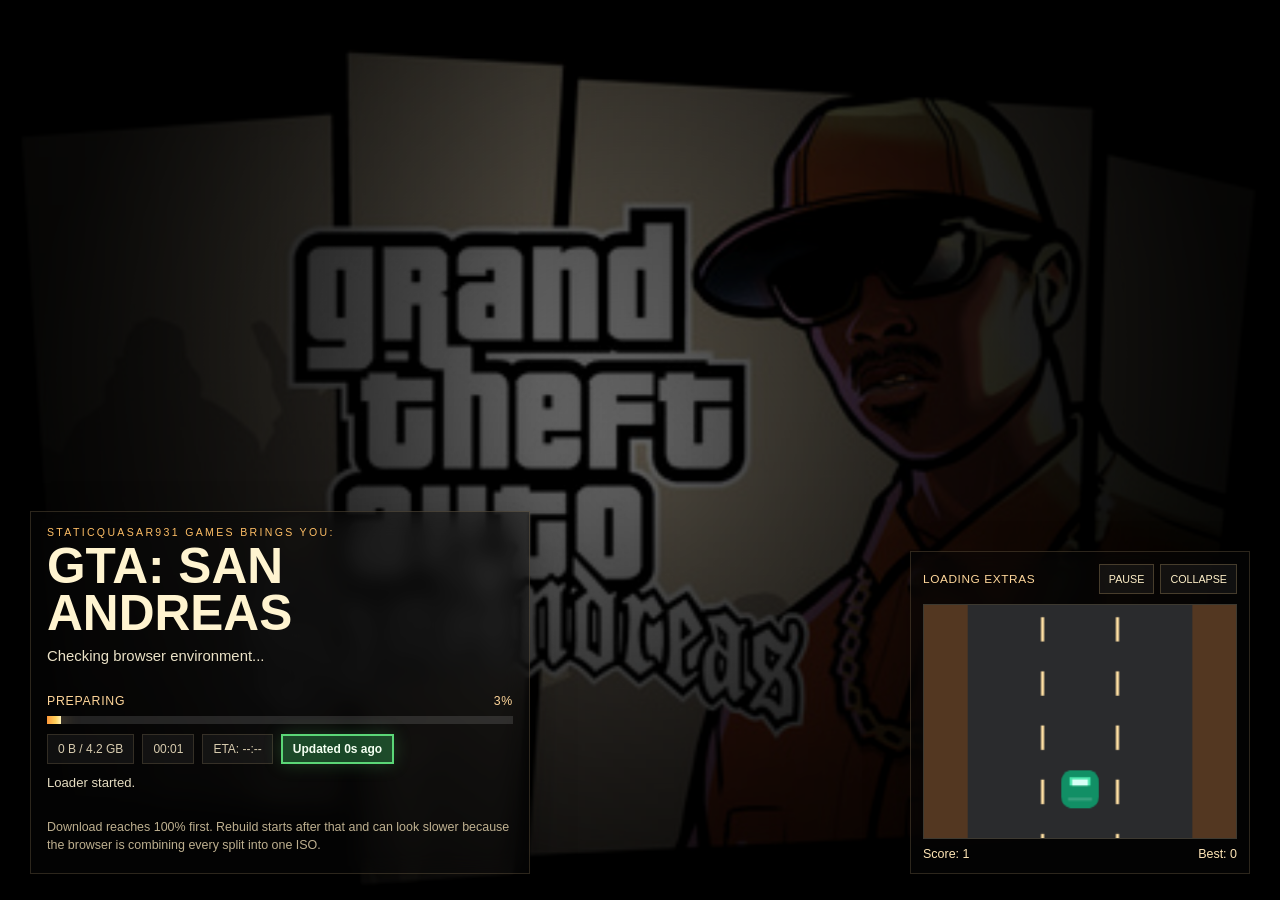
==== index.html @ 85246088 "11" ====
<!doctype html>
<html lang="en">
<head>
  <meta charset="utf-8">
  <meta name="viewport" content="width=device-width,initial-scale=1">
  <title>GTA San Andreas Browser Build</title>
  <meta name="description" content="Play GTA San Andreas in your browser through a Play!.js web build with split ISO loading, caching, and a custom loading screen.">
  <meta name="keywords" content="GTA San Andreas browser, GTA San Andreas web build, Play.js, Play!.js, PS2 emulator browser, StaticQuasar931 Games">
  <meta name="theme-color" content="#0b0b0b">
  <meta property="og:title" content="GTA San Andreas Browser Build">
  <meta property="og:description" content="A browser-based GTA San Andreas Play!.js build with split-file loading, caching, and a custom loader.">
  <meta property="og:type" content="website">
  <meta property="og:url" content="https://staticquasar931.github.io/GTA-San-Andreas/">
  <meta property="og:site_name" content="StaticQuasar931 Games">
  <meta name="twitter:card" content="summary_large_image">
  <meta name="twitter:title" content="GTA San Andreas Browser Build">
  <meta name="twitter:description" content="Play GTA San Andreas in your browser with split-file loading, caching, and a custom GTA-themed loader.">
  <meta name="robots" content="index,follow">
  <link rel="icon" href="data:,">
  <link rel="canonical" href="https://staticquasar931.github.io/GTA-San-Andreas/">
</head>
<body>
  <div id="loader-root"></div>
  <noscript>You need to enable JavaScript to run this app.</noscript>
  <div class="global-row"><div class="global-column"><div><canvas id="outputCanvas" width="640" height="480" tabindex="-1"></canvas></div><div id="root"><div>Loading...</div></div></div><div class="global-column"></div></div>
  <script>
    (function () {
      var BUILD_VERSION = "11";
      window.__BUILD_VERSION = BUILD_VERSION;
      ["main.5a525eca.css", "loader.css"].forEach(function (href) {
        var link = document.createElement("link");
        link.rel = "stylesheet";
        link.href = href + "?v=" + BUILD_VERSION;
        document.head.appendChild(link);
      });
      if (!('serviceWorker' in navigator)) return;
      navigator.serviceWorker.register('./coi-serviceworker.js?v=' + BUILD_VERSION).then(function () {
        if (!navigator.serviceWorker.controller) return;
        if (!window.crossOriginIsolated && !sessionStorage.getItem('coi-reloaded')) {
          sessionStorage.setItem('coi-reloaded', '1');
          location.reload();
        }
      }).catch(function () {});
    })();
  </script>
  <script src="loader.js?v=11"></script>
</body>
</html>
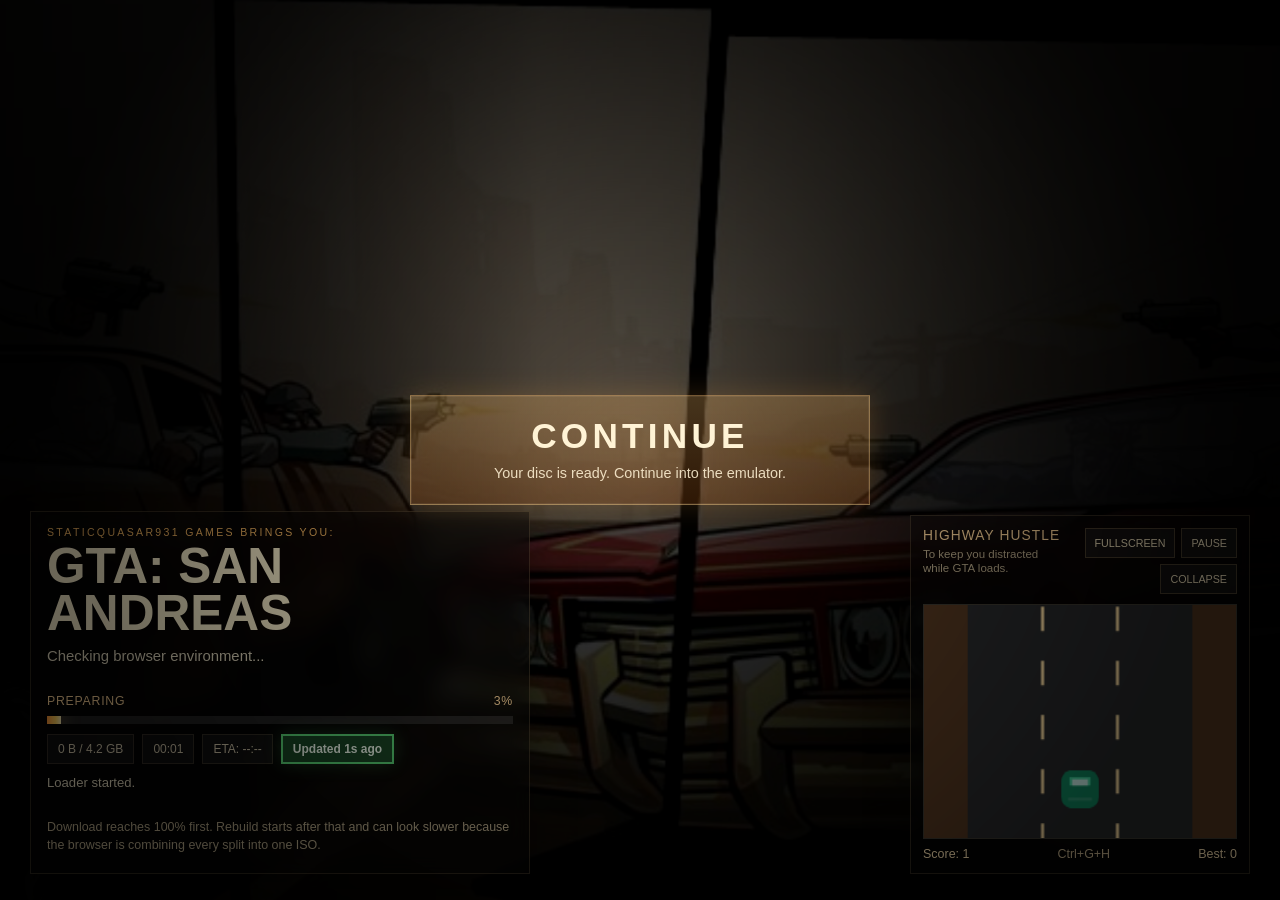
==== commit c4147458: "12" ====
--- a/index.html
+++ b/index.html
@@ -25,7 +25,7 @@
   <div class="global-row"><div class="global-column"><div><canvas id="outputCanvas" width="640" height="480" tabindex="-1"></canvas></div><div id="root"><div>Loading...</div></div></div><div class="global-column"></div></div>
   <script>
     (function () {
-      var BUILD_VERSION = "11";
+      var BUILD_VERSION = "12";
       window.__BUILD_VERSION = BUILD_VERSION;
       ["main.5a525eca.css", "loader.css"].forEach(function (href) {
         var link = document.createElement("link");
@@ -43,6 +43,6 @@
       }).catch(function () {});
     })();
   </script>
-  <script src="loader.js?v=11"></script>
+  <script src="loader.js?v=12"></script>
 </body>
 </html>
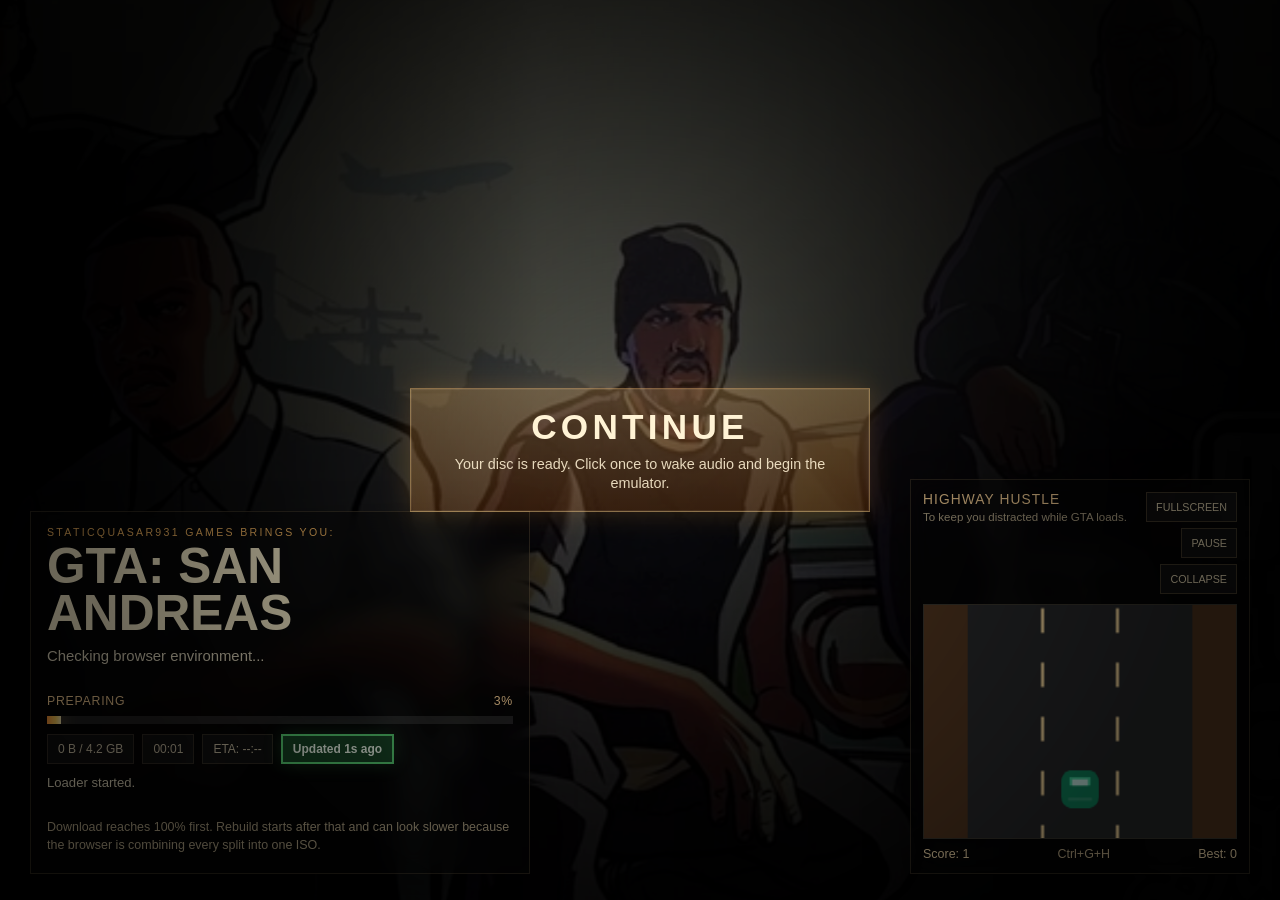
==== commit 45f251d8: "13" ====
--- a/index.html
+++ b/index.html
@@ -25,7 +25,7 @@
   <div class="global-row"><div class="global-column"><div><canvas id="outputCanvas" width="640" height="480" tabindex="-1"></canvas></div><div id="root"><div>Loading...</div></div></div><div class="global-column"></div></div>
   <script>
     (function () {
-      var BUILD_VERSION = "12";
+      var BUILD_VERSION = "13";
       window.__BUILD_VERSION = BUILD_VERSION;
       ["main.5a525eca.css", "loader.css"].forEach(function (href) {
         var link = document.createElement("link");
@@ -43,6 +43,6 @@
       }).catch(function () {});
     })();
   </script>
-  <script src="loader.js?v=12"></script>
+  <script src="loader.js?v=13"></script>
 </body>
 </html>
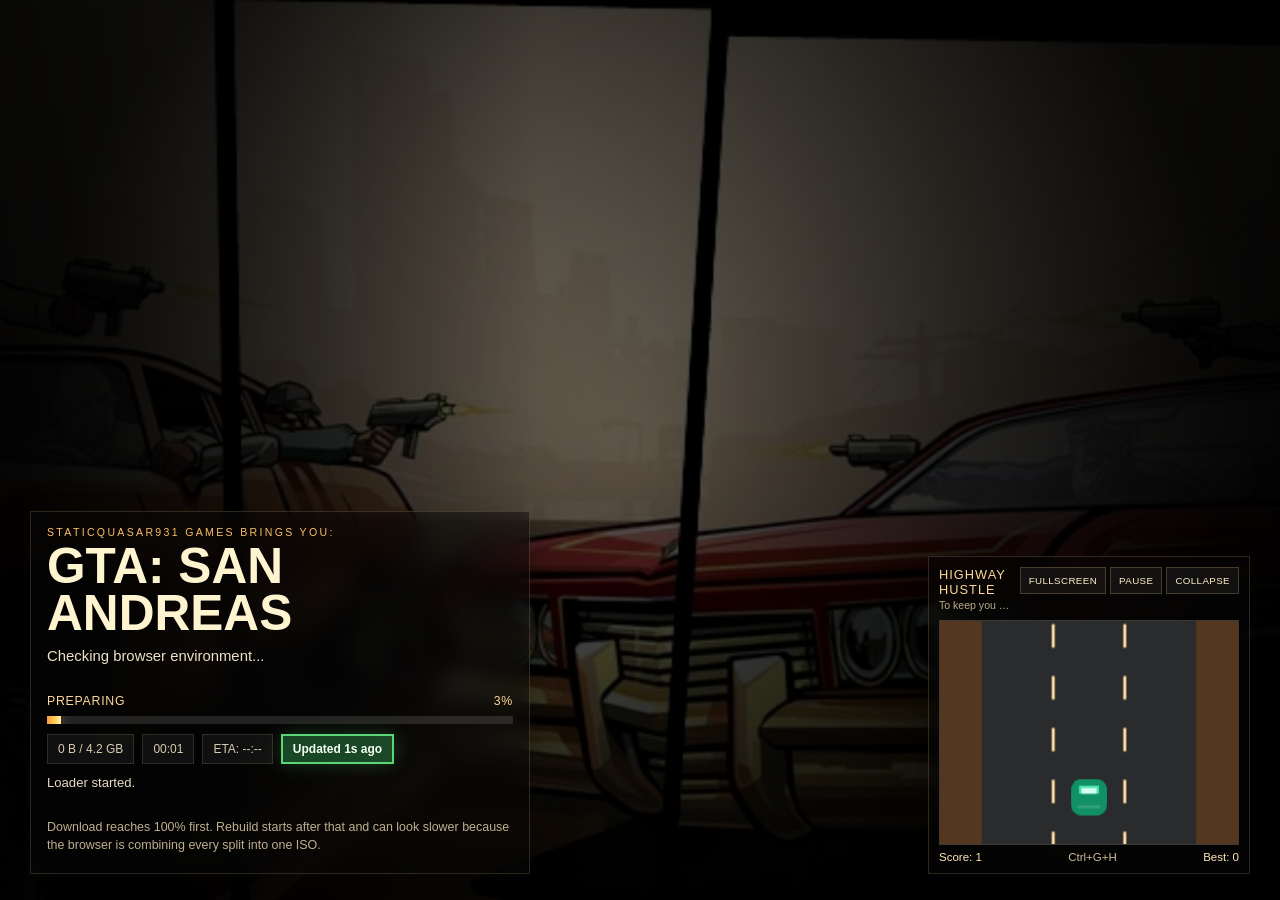
==== commit c9fb8a9f: "14" ====
--- a/index.html
+++ b/index.html
@@ -25,7 +25,7 @@
   <div class="global-row"><div class="global-column"><div><canvas id="outputCanvas" width="640" height="480" tabindex="-1"></canvas></div><div id="root"><div>Loading...</div></div></div><div class="global-column"></div></div>
   <script>
     (function () {
-      var BUILD_VERSION = "13";
+      var BUILD_VERSION = "14";
       window.__BUILD_VERSION = BUILD_VERSION;
       ["main.5a525eca.css", "loader.css"].forEach(function (href) {
         var link = document.createElement("link");
@@ -43,6 +43,6 @@
       }).catch(function () {});
     })();
   </script>
-  <script src="loader.js?v=13"></script>
+  <script src="loader.js?v=14"></script>
 </body>
 </html>
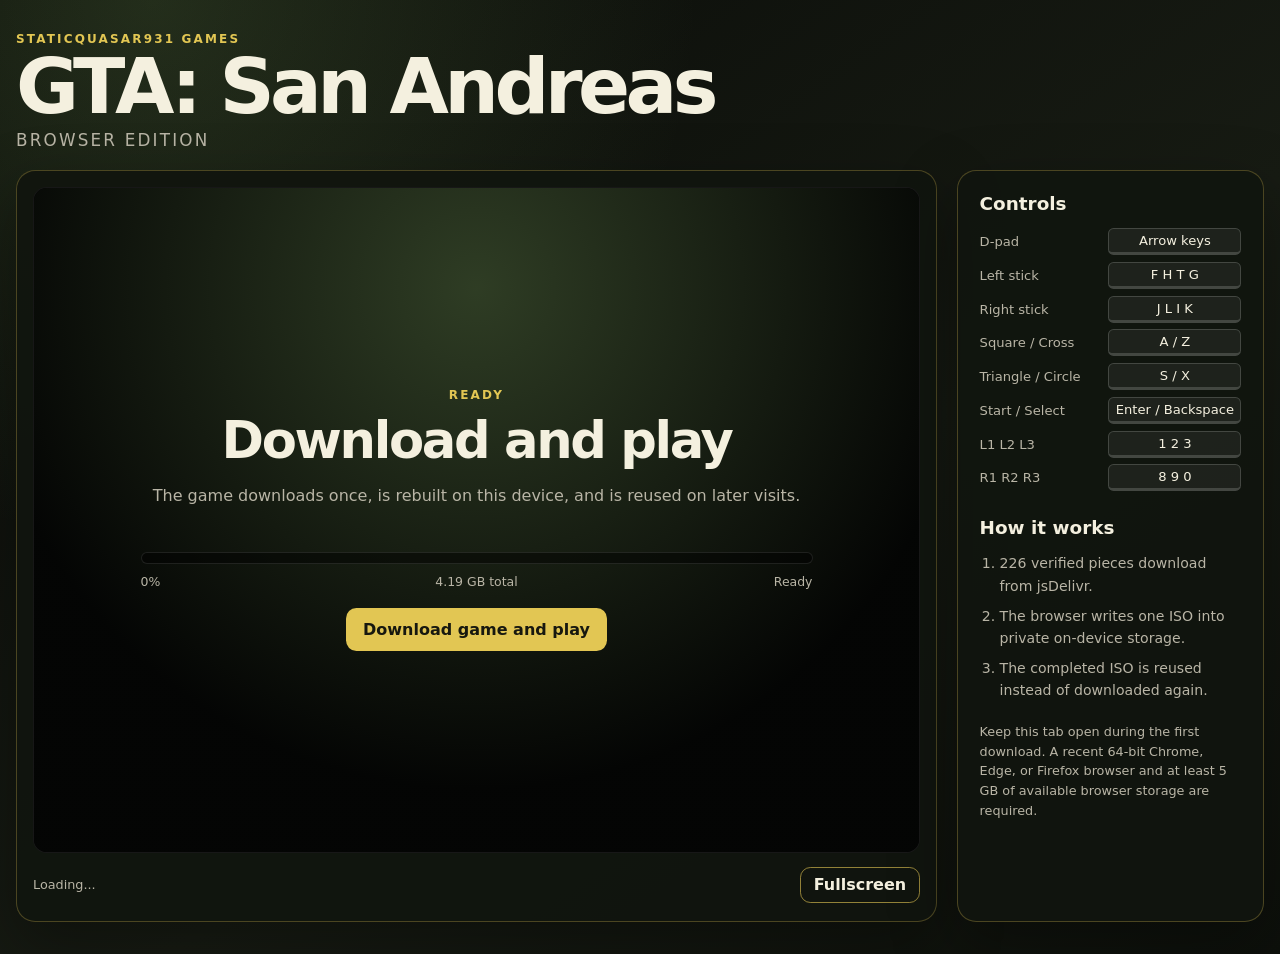
==== commit b9296919: "5.6" ====
--- a/index.html
+++ b/index.html
@@ -2,47 +2,92 @@
 <html lang="en">
 <head>
   <meta charset="utf-8">
-  <meta name="viewport" content="width=device-width,initial-scale=1">
-  <title>GTA San Andreas Browser Build</title>
-  <meta name="description" content="Play GTA San Andreas in your browser through a Play!.js web build with split ISO loading, caching, and a custom loading screen.">
-  <meta name="keywords" content="GTA San Andreas browser, GTA San Andreas web build, Play.js, Play!.js, PS2 emulator browser, StaticQuasar931 Games">
-  <meta name="theme-color" content="#0b0b0b">
-  <meta property="og:title" content="GTA San Andreas Browser Build">
-  <meta property="og:description" content="A browser-based GTA San Andreas Play!.js build with split-file loading, caching, and a custom loader.">
-  <meta property="og:type" content="website">
-  <meta property="og:url" content="https://staticquasar931.github.io/GTA-San-Andreas/">
-  <meta property="og:site_name" content="StaticQuasar931 Games">
-  <meta name="twitter:card" content="summary_large_image">
-  <meta name="twitter:title" content="GTA San Andreas Browser Build">
-  <meta name="twitter:description" content="Play GTA San Andreas in your browser with split-file loading, caching, and a custom GTA-themed loader.">
-  <meta name="robots" content="index,follow">
-  <link rel="icon" href="data:,">
-  <link rel="canonical" href="https://staticquasar931.github.io/GTA-San-Andreas/">
+  <meta name="viewport" content="width=device-width, initial-scale=1">
+  <meta name="theme-color" content="#0d100b">
+  <meta name="description" content="Play GTA: San Andreas in a browser with an automatically downloaded and locally cached disc image.">
+  <title>GTA: San Andreas Browser Edition</title>
+  <link rel="stylesheet" href="main.css?v=20">
+  <link rel="stylesheet" href="app.css?v=20">
+  <script>
+    (async function () {
+      if (!("serviceWorker" in navigator)) return;
+      try {
+        await navigator.serviceWorker.register("./coi-serviceworker.js?v=20");
+        await navigator.serviceWorker.ready;
+        if (!navigator.serviceWorker.controller && !sessionStorage.getItem("coi-first-reload")) {
+          sessionStorage.setItem("coi-first-reload", "1");
+          location.reload();
+          return;
+        }
+        if (!crossOriginIsolated && navigator.serviceWorker.controller && !sessionStorage.getItem("coi-isolation-reload")) {
+          sessionStorage.setItem("coi-isolation-reload", "1");
+          location.reload();
+        }
+      } catch (error) {
+        window.__coiError = error;
+      }
+    })();
+  </script>
 </head>
 <body>
-  <div id="loader-root"></div>
-  <noscript>You need to enable JavaScript to run this app.</noscript>
-  <div class="global-row"><div class="global-column"><div><canvas id="outputCanvas" width="640" height="480" tabindex="-1"></canvas></div><div id="root"><div>Loading...</div></div></div><div class="global-column"></div></div>
-  <script>
-    (function () {
-      var BUILD_VERSION = "14";
-      window.__BUILD_VERSION = BUILD_VERSION;
-      ["main.5a525eca.css", "loader.css"].forEach(function (href) {
-        var link = document.createElement("link");
-        link.rel = "stylesheet";
-        link.href = href + "?v=" + BUILD_VERSION;
-        document.head.appendChild(link);
-      });
-      if (!('serviceWorker' in navigator)) return;
-      navigator.serviceWorker.register('./coi-serviceworker.js?v=' + BUILD_VERSION).then(function () {
-        if (!navigator.serviceWorker.controller) return;
-        if (!window.crossOriginIsolated && !sessionStorage.getItem('coi-reloaded')) {
-          sessionStorage.setItem('coi-reloaded', '1');
-          location.reload();
-        }
-      }).catch(function () {});
-    })();
-  </script>
-  <script src="loader.js?v=14"></script>
+  <header class="site-header">
+    <p class="eyebrow">StaticQuasar931 Games</p>
+    <h1>GTA: San Andreas</h1>
+    <p class="subtitle">Browser edition</p>
+  </header>
+
+  <main class="layout">
+    <section class="player-card" aria-label="GTA San Andreas player">
+      <div class="screen-frame">
+        <canvas id="outputCanvas" width="640" height="480" tabindex="0" aria-label="Game display"></canvas>
+        <div id="loading-overlay" class="loading-overlay">
+          <div class="loading-panel">
+            <p id="stage-label" class="stage-label">Ready</p>
+            <h2 id="status-heading">Download and play</h2>
+            <p id="status-detail">The game downloads once, is rebuilt on this device, and is reused on later visits.</p>
+            <div class="progress-track" aria-hidden="true"><div id="progress-bar" class="progress-bar"></div></div>
+            <div class="progress-meta">
+              <span id="progress-text">0%</span>
+              <span id="size-text">4.19 GB total</span>
+              <span id="eta-text">Ready</span>
+            </div>
+            <button id="primary-button" type="button">Download game and play</button>
+            <button id="retry-button" class="secondary" type="button" hidden>Try again</button>
+          </div>
+        </div>
+      </div>
+
+      <div class="runtime-row">
+        <div id="root"><span>Starting emulator...</span></div>
+        <button id="fullscreen-button" class="secondary small" type="button">Fullscreen</button>
+      </div>
+    </section>
+
+    <aside class="info-card">
+      <h2>Controls</h2>
+      <div class="controls-grid">
+        <span>D-pad</span><kbd>Arrow keys</kbd>
+        <span>Left stick</span><kbd>F H T G</kbd>
+        <span>Right stick</span><kbd>J L I K</kbd>
+        <span>Square / Cross</span><kbd>A / Z</kbd>
+        <span>Triangle / Circle</span><kbd>S / X</kbd>
+        <span>Start / Select</span><kbd>Enter / Backspace</kbd>
+        <span>L1 L2 L3</span><kbd>1 2 3</kbd>
+        <span>R1 R2 R3</span><kbd>8 9 0</kbd>
+      </div>
+
+      <h2>How it works</h2>
+      <ol>
+        <li>226 verified pieces download from jsDelivr.</li>
+        <li>The browser writes one ISO into private on-device storage.</li>
+        <li>The completed ISO is reused instead of downloaded again.</li>
+      </ol>
+      <p class="fine-print">Keep this tab open during the first download. A recent 64-bit Chrome, Edge, or Firefox browser and at least 5 GB of available browser storage are required.</p>
+    </aside>
+  </main>
+
+  <noscript>This player requires JavaScript.</noscript>
+  <script src="main.js?v=21"></script>
+  <script src="app.js?v=21"></script>
 </body>
 </html>
--- a/main.css
+++ b/main.css
@@ -0,0 +1,2 @@
+body{-webkit-font-smoothing:antialiased;-moz-osx-font-smoothing:grayscale;font-family:-apple-system,BlinkMacSystemFont,Segoe UI,Roboto,Oxygen,Ubuntu,Cantarell,Fira Sans,Droid Sans,Helvetica Neue,sans-serif;margin:0}code{font-family:source-code-pro,Menlo,Monaco,Consolas,Courier New,monospace}.App{text-align:center}.App-logo{height:40vmin;pointer-events:none}@media (prefers-reduced-motion:no-preference){.App-logo{animation:App-logo-spin 20s linear infinite}}.App-header{align-items:center;background-color:#282c34;color:#fff;display:flex;flex-direction:column;font-size:calc(10px + 2vmin);justify-content:center;min-height:100vh}.App-link{color:#61dafb}@keyframes App-logo-spin{0%{transform:rotate(0deg)}to{transform:rotate(1turn)}}span.version{bottom:0;color:#a9a9a9;font-size:smaller;left:0;position:absolute}span.stats{float:right}canvas{aspect-ratio:4/3;width:100%}.global-row{display:flex}.global-column{flex:50% 1;margin:20px}.controls-row{display:flex}.controls-column{flex:50% 1}table,td,th{border:1px solid #000;border-collapse:collapse}
+/*# sourceMappingURL=main.5a525eca.css.map*/
--- a/app.css
+++ b/app.css
@@ -0,0 +1,82 @@
+:root {
+  color-scheme: dark;
+  --ink: #f4f0df;
+  --muted: #b9b5a6;
+  --gold: #e2c653;
+  --green: #7ca35b;
+  --panel: rgba(17, 21, 15, 0.96);
+  --line: rgba(226, 198, 83, 0.28);
+  --error: #ff9b8e;
+}
+
+* { box-sizing: border-box; }
+
+body {
+  min-height: 100vh;
+  margin: 0;
+  color: var(--ink);
+  background:
+    radial-gradient(circle at 12% 0%, rgba(124, 163, 91, 0.22), transparent 34rem),
+    linear-gradient(145deg, #090b08, #171b13 58%, #0d100b);
+  font-family: Inter, ui-sans-serif, system-ui, -apple-system, BlinkMacSystemFont, "Segoe UI", sans-serif;
+}
+
+.site-header, .layout { width: min(1480px, calc(100% - 2rem)); margin-inline: auto; }
+.site-header { padding: 2rem 0 1.25rem; }
+.eyebrow { margin: 0 0 0.35rem; color: var(--gold); font-size: 0.75rem; font-weight: 900; letter-spacing: 0.18em; text-transform: uppercase; }
+h1 { margin: 0; font-size: clamp(2.4rem, 6vw, 5rem); line-height: 0.9; letter-spacing: -0.06em; }
+.subtitle { margin: 0.6rem 0 0; color: var(--muted); font-size: 1.05rem; text-transform: uppercase; letter-spacing: 0.13em; }
+
+.layout { display: grid; grid-template-columns: minmax(0, 1.5fr) minmax(18rem, 0.5fr); gap: 1.25rem; padding-bottom: 2rem; }
+.player-card, .info-card { min-width: 0; padding: 1rem; border: 1px solid var(--line); border-radius: 1.2rem; background: var(--panel); box-shadow: 0 1.5rem 4rem rgba(0, 0, 0, 0.34); }
+.screen-frame { position: relative; overflow: hidden; border: 1px solid rgba(255, 255, 255, 0.09); border-radius: 0.85rem; background: #000; aspect-ratio: 4 / 3; }
+canvas { display: block; width: 100%; height: 100%; aspect-ratio: 4 / 3; outline: none; }
+
+.loading-overlay { position: absolute; inset: 0; display: grid; place-items: center; padding: clamp(1rem, 4vw, 3rem); background: radial-gradient(circle at 50% 15%, rgba(53, 69, 41, 0.88), rgba(4, 5, 4, 0.96) 70%); transition: opacity 220ms ease, visibility 220ms ease; }
+.loading-overlay.hidden { opacity: 0; visibility: hidden; pointer-events: none; }
+.loading-panel { width: min(42rem, 100%); text-align: center; }
+.stage-label { margin: 0 0 0.5rem; color: var(--gold); font-size: 0.75rem; font-weight: 900; letter-spacing: 0.18em; text-transform: uppercase; }
+.loading-panel h2 { margin: 0; font-size: clamp(1.7rem, 5vw, 3.2rem); letter-spacing: -0.045em; }
+#status-detail { min-height: 3rem; margin: 0.85rem auto 1.25rem; color: var(--muted); line-height: 1.55; }
+.progress-track { height: 0.72rem; overflow: hidden; border: 1px solid rgba(255, 255, 255, 0.1); border-radius: 999px; background: rgba(0, 0, 0, 0.48); }
+.progress-bar { width: 0%; height: 100%; border-radius: inherit; background: linear-gradient(90deg, var(--green), var(--gold)); transition: width 180ms linear; }
+.progress-meta { display: grid; grid-template-columns: 1fr 1fr 1fr; gap: 0.6rem; margin: 0.65rem 0 1.2rem; color: var(--muted); font-size: 0.78rem; }
+.progress-meta span:first-child { text-align: left; }
+.progress-meta span:last-child { text-align: right; }
+
+button, #root input[type="file"]::file-selector-button { min-height: 2.7rem; padding: 0.68rem 1rem; border: 1px solid rgba(226, 198, 83, 0.62); border-radius: 0.65rem; color: #17180f; background: var(--gold); font: inherit; font-weight: 900; cursor: pointer; }
+button:hover { filter: brightness(1.08); }
+button:disabled { opacity: 0.6; cursor: wait; }
+button.secondary { color: var(--ink); background: transparent; }
+button.small { min-height: 2.25rem; padding: 0.45rem 0.8rem; }
+#retry-button { margin-left: 0.45rem; }
+.loading-panel.error .stage-label, .loading-panel.error #status-detail { color: var(--error); }
+
+.runtime-row { display: flex; align-items: center; justify-content: space-between; gap: 0.8rem; min-height: 3.25rem; padding-top: 0.8rem; }
+#root { min-width: 0; color: var(--muted); font-size: 0.8rem; }
+#root input[type="file"] { display: none; }
+span.stats { float: none; color: var(--ink); }
+span.version { position: static; margin-left: 0.7rem; color: var(--muted); }
+
+.info-card { padding: 1.35rem; }
+.info-card h2 { margin: 0 0 0.9rem; font-size: 1.15rem; }
+.info-card h2:not(:first-child) { margin-top: 1.6rem; }
+.controls-grid { display: grid; grid-template-columns: minmax(7rem, 1fr) minmax(8rem, auto); gap: 0.42rem 0.75rem; align-items: center; color: var(--muted); font-size: 0.82rem; }
+kbd { padding: 0.25rem 0.4rem; border: 1px solid rgba(255, 255, 255, 0.17); border-bottom-width: 3px; border-radius: 0.35rem; color: var(--ink); background: rgba(255, 255, 255, 0.06); font-family: inherit; text-align: center; }
+.info-card ol { padding-left: 1.25rem; color: var(--muted); line-height: 1.6; font-size: 0.88rem; }
+.info-card li + li { margin-top: 0.45rem; }
+.fine-print { margin: 1.25rem 0 0; color: var(--muted); font-size: 0.8rem; line-height: 1.55; }
+
+@media (max-width: 900px) {
+  .layout { grid-template-columns: 1fr; }
+}
+
+@media (max-width: 560px) {
+  .site-header, .layout { width: min(100% - 1rem, 1480px); }
+  .site-header { padding-top: 1.25rem; }
+  .progress-meta { grid-template-columns: 1fr 1fr; }
+  .progress-meta span:nth-child(2) { text-align: right; }
+  .progress-meta span:last-child { display: none; }
+  .controls-grid { grid-template-columns: 1fr; }
+  .controls-grid kbd { margin-bottom: 0.3rem; }
+}
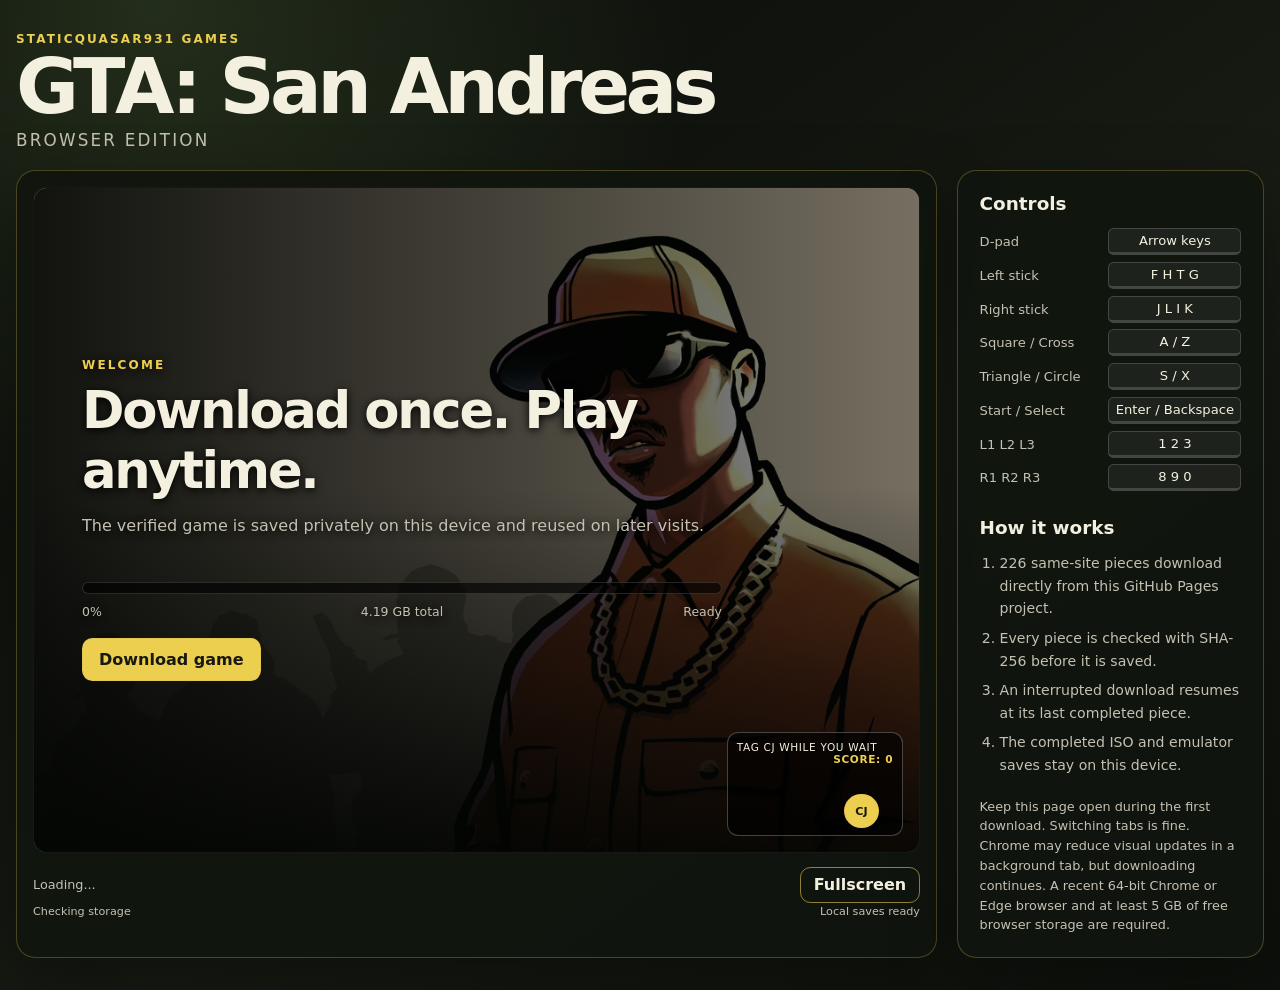
==== commit 0010de7b: "42.7" ====
--- a/index.html
+++ b/index.html
@@ -2,30 +2,34 @@
 <html lang="en">
 <head>
   <meta charset="utf-8">
-  <meta name="viewport" content="width=device-width, initial-scale=1">
+  <meta name="viewport" content="width=device-width, initial-scale=1, viewport-fit=cover">
   <meta name="theme-color" content="#0d100b">
-  <meta name="description" content="Play GTA: San Andreas in a browser with an automatically downloaded and locally cached disc image.">
+  <meta name="description" content="Play GTA: San Andreas in a browser with a verified, locally cached disc image.">
   <title>GTA: San Andreas Browser Edition</title>
-  <link rel="stylesheet" href="main.css?v=20">
-  <link rel="stylesheet" href="app.css?v=20">
+  <link rel="stylesheet" href="main.css?v=30">
+  <link rel="stylesheet" href="app.css?v=30">
   <script>
     (async function () {
       if (!("serviceWorker" in navigator)) return;
       try {
-        await navigator.serviceWorker.register("./coi-serviceworker.js?v=20");
+        const registration = await navigator.serviceWorker.register("./coi-serviceworker.js?v=30");
+        await registration.update();
         await navigator.serviceWorker.ready;
-        if (!navigator.serviceWorker.controller && !sessionStorage.getItem("coi-first-reload")) {
-          sessionStorage.setItem("coi-first-reload", "1");
+        if (sessionStorage.getItem("coi-loader-version") !== "30") {
+          sessionStorage.setItem("coi-loader-version", "30");
           location.reload();
           return;
         }
-        if (!crossOriginIsolated && navigator.serviceWorker.controller && !sessionStorage.getItem("coi-isolation-reload")) {
-          sessionStorage.setItem("coi-isolation-reload", "1");
+        if (!navigator.serviceWorker.controller && !sessionStorage.getItem("coi-v30-reload")) {
+          sessionStorage.setItem("coi-v30-reload", "1");
+          location.reload();
+          return;
+        }
+        if (!crossOriginIsolated && navigator.serviceWorker.controller && !sessionStorage.getItem("coi-v30-isolation")) {
+          sessionStorage.setItem("coi-v30-isolation", "1");
           location.reload();
         }
-      } catch (error) {
-        window.__coiError = error;
-      }
+      } catch (error) { window.__coiError = error; }
     })();
   </script>
 </head>
@@ -41,25 +45,36 @@
       <div class="screen-frame">
         <canvas id="outputCanvas" width="640" height="480" tabindex="0" aria-label="Game display"></canvas>
         <div id="loading-overlay" class="loading-overlay">
+          <img id="loading-artwork" class="loading-artwork" alt="GTA San Andreas artwork">
+          <div class="art-shade"></div>
           <div class="loading-panel">
-            <p id="stage-label" class="stage-label">Ready</p>
-            <h2 id="status-heading">Download and play</h2>
-            <p id="status-detail">The game downloads once, is rebuilt on this device, and is reused on later visits.</p>
+            <p id="stage-label" class="stage-label">Welcome</p>
+            <h2 id="status-heading">Download once. Play anytime.</h2>
+            <p id="status-detail">The verified game is saved privately on this device and reused on later visits.</p>
             <div class="progress-track" aria-hidden="true"><div id="progress-bar" class="progress-bar"></div></div>
             <div class="progress-meta">
               <span id="progress-text">0%</span>
               <span id="size-text">4.19 GB total</span>
               <span id="eta-text">Ready</span>
             </div>
-            <button id="primary-button" type="button">Download game and play</button>
+            <button id="primary-button" type="button">Download game</button>
             <button id="retry-button" class="secondary" type="button" hidden>Try again</button>
+          </div>
+          <div class="loader-game" aria-label="Loading screen mini game">
+            <span>Tag CJ while you wait</span>
+            <strong>Score: <span id="loader-score">0</span></strong>
+            <button id="loader-target" type="button" aria-label="Tag CJ">CJ</button>
           </div>
         </div>
       </div>
 
       <div class="runtime-row">
-        <div id="root"><span>Starting emulator...</span></div>
+        <div id="root"><span>Initializing emulator...</span></div>
         <button id="fullscreen-button" class="secondary small" type="button">Fullscreen</button>
+      </div>
+      <div class="status-row">
+        <span id="storage-status">Checking storage</span>
+        <span id="save-status">Local saves ready</span>
       </div>
     </section>
 
@@ -78,16 +93,17 @@
 
       <h2>How it works</h2>
       <ol>
-        <li>226 verified pieces download from jsDelivr.</li>
-        <li>The browser writes one ISO into private on-device storage.</li>
-        <li>The completed ISO is reused instead of downloaded again.</li>
+        <li>226 same-site pieces download directly from this GitHub Pages project.</li>
+        <li>Every piece is checked with SHA-256 before it is saved.</li>
+        <li>An interrupted download resumes at its last completed piece.</li>
+        <li>The completed ISO and emulator saves stay on this device.</li>
       </ol>
-      <p class="fine-print">Keep this tab open during the first download. A recent 64-bit Chrome, Edge, or Firefox browser and at least 5 GB of available browser storage are required.</p>
+      <p class="fine-print">Keep this page open during the first download. Switching tabs is fine. Chrome may reduce visual updates in a background tab, but downloading continues. A recent 64-bit Chrome or Edge browser and at least 5 GB of free browser storage are required.</p>
     </aside>
   </main>
 
   <noscript>This player requires JavaScript.</noscript>
-  <script src="main.js?v=21"></script>
-  <script src="app.js?v=21"></script>
+  <script src="main.js?v=30"></script>
+  <script src="app.js?v=30"></script>
 </body>
 </html>
--- a/app.css
+++ b/app.css
@@ -1,82 +1,53 @@
 :root {
   color-scheme: dark;
   --ink: #f4f0df;
-  --muted: #b9b5a6;
-  --gold: #e2c653;
-  --green: #7ca35b;
+  --muted: #c5c1b2;
+  --gold: #edcf4f;
+  --green: #79a954;
   --panel: rgba(17, 21, 15, 0.96);
   --line: rgba(226, 198, 83, 0.28);
   --error: #ff9b8e;
 }
-
 * { box-sizing: border-box; }
-
-body {
-  min-height: 100vh;
-  margin: 0;
-  color: var(--ink);
-  background:
-    radial-gradient(circle at 12% 0%, rgba(124, 163, 91, 0.22), transparent 34rem),
-    linear-gradient(145deg, #090b08, #171b13 58%, #0d100b);
-  font-family: Inter, ui-sans-serif, system-ui, -apple-system, BlinkMacSystemFont, "Segoe UI", sans-serif;
-}
-
-.site-header, .layout { width: min(1480px, calc(100% - 2rem)); margin-inline: auto; }
-.site-header { padding: 2rem 0 1.25rem; }
-.eyebrow { margin: 0 0 0.35rem; color: var(--gold); font-size: 0.75rem; font-weight: 900; letter-spacing: 0.18em; text-transform: uppercase; }
-h1 { margin: 0; font-size: clamp(2.4rem, 6vw, 5rem); line-height: 0.9; letter-spacing: -0.06em; }
-.subtitle { margin: 0.6rem 0 0; color: var(--muted); font-size: 1.05rem; text-transform: uppercase; letter-spacing: 0.13em; }
-
-.layout { display: grid; grid-template-columns: minmax(0, 1.5fr) minmax(18rem, 0.5fr); gap: 1.25rem; padding-bottom: 2rem; }
-.player-card, .info-card { min-width: 0; padding: 1rem; border: 1px solid var(--line); border-radius: 1.2rem; background: var(--panel); box-shadow: 0 1.5rem 4rem rgba(0, 0, 0, 0.34); }
-.screen-frame { position: relative; overflow: hidden; border: 1px solid rgba(255, 255, 255, 0.09); border-radius: 0.85rem; background: #000; aspect-ratio: 4 / 3; }
-canvas { display: block; width: 100%; height: 100%; aspect-ratio: 4 / 3; outline: none; }
-
-.loading-overlay { position: absolute; inset: 0; display: grid; place-items: center; padding: clamp(1rem, 4vw, 3rem); background: radial-gradient(circle at 50% 15%, rgba(53, 69, 41, 0.88), rgba(4, 5, 4, 0.96) 70%); transition: opacity 220ms ease, visibility 220ms ease; }
-.loading-overlay.hidden { opacity: 0; visibility: hidden; pointer-events: none; }
-.loading-panel { width: min(42rem, 100%); text-align: center; }
-.stage-label { margin: 0 0 0.5rem; color: var(--gold); font-size: 0.75rem; font-weight: 900; letter-spacing: 0.18em; text-transform: uppercase; }
-.loading-panel h2 { margin: 0; font-size: clamp(1.7rem, 5vw, 3.2rem); letter-spacing: -0.045em; }
-#status-detail { min-height: 3rem; margin: 0.85rem auto 1.25rem; color: var(--muted); line-height: 1.55; }
-.progress-track { height: 0.72rem; overflow: hidden; border: 1px solid rgba(255, 255, 255, 0.1); border-radius: 999px; background: rgba(0, 0, 0, 0.48); }
-.progress-bar { width: 0%; height: 100%; border-radius: inherit; background: linear-gradient(90deg, var(--green), var(--gold)); transition: width 180ms linear; }
-.progress-meta { display: grid; grid-template-columns: 1fr 1fr 1fr; gap: 0.6rem; margin: 0.65rem 0 1.2rem; color: var(--muted); font-size: 0.78rem; }
-.progress-meta span:first-child { text-align: left; }
-.progress-meta span:last-child { text-align: right; }
-
-button, #root input[type="file"]::file-selector-button { min-height: 2.7rem; padding: 0.68rem 1rem; border: 1px solid rgba(226, 198, 83, 0.62); border-radius: 0.65rem; color: #17180f; background: var(--gold); font: inherit; font-weight: 900; cursor: pointer; }
-button:hover { filter: brightness(1.08); }
-button:disabled { opacity: 0.6; cursor: wait; }
-button.secondary { color: var(--ink); background: transparent; }
-button.small { min-height: 2.25rem; padding: 0.45rem 0.8rem; }
-#retry-button { margin-left: 0.45rem; }
-.loading-panel.error .stage-label, .loading-panel.error #status-detail { color: var(--error); }
-
-.runtime-row { display: flex; align-items: center; justify-content: space-between; gap: 0.8rem; min-height: 3.25rem; padding-top: 0.8rem; }
-#root { min-width: 0; color: var(--muted); font-size: 0.8rem; }
-#root input[type="file"] { display: none; }
-span.stats { float: none; color: var(--ink); }
-span.version { position: static; margin-left: 0.7rem; color: var(--muted); }
-
-.info-card { padding: 1.35rem; }
-.info-card h2 { margin: 0 0 0.9rem; font-size: 1.15rem; }
-.info-card h2:not(:first-child) { margin-top: 1.6rem; }
-.controls-grid { display: grid; grid-template-columns: minmax(7rem, 1fr) minmax(8rem, auto); gap: 0.42rem 0.75rem; align-items: center; color: var(--muted); font-size: 0.82rem; }
-kbd { padding: 0.25rem 0.4rem; border: 1px solid rgba(255, 255, 255, 0.17); border-bottom-width: 3px; border-radius: 0.35rem; color: var(--ink); background: rgba(255, 255, 255, 0.06); font-family: inherit; text-align: center; }
-.info-card ol { padding-left: 1.25rem; color: var(--muted); line-height: 1.6; font-size: 0.88rem; }
-.info-card li + li { margin-top: 0.45rem; }
-.fine-print { margin: 1.25rem 0 0; color: var(--muted); font-size: 0.8rem; line-height: 1.55; }
-
-@media (max-width: 900px) {
-  .layout { grid-template-columns: 1fr; }
-}
-
-@media (max-width: 560px) {
-  .site-header, .layout { width: min(100% - 1rem, 1480px); }
-  .site-header { padding-top: 1.25rem; }
-  .progress-meta { grid-template-columns: 1fr 1fr; }
-  .progress-meta span:nth-child(2) { text-align: right; }
-  .progress-meta span:last-child { display: none; }
-  .controls-grid { grid-template-columns: 1fr; }
-  .controls-grid kbd { margin-bottom: 0.3rem; }
-}
+body { min-height: 100vh; margin: 0; color: var(--ink); background: radial-gradient(circle at 12% 0%, rgba(124,163,91,.22), transparent 34rem), linear-gradient(145deg,#090b08,#171b13 58%,#0d100b); font-family: Inter,ui-sans-serif,system-ui,-apple-system,BlinkMacSystemFont,"Segoe UI",sans-serif; }
+.site-header,.layout { width:min(1480px,calc(100% - 2rem)); margin-inline:auto; }
+.site-header { padding:2rem 0 1.25rem; }
+.eyebrow { margin:0 0 .35rem; color:var(--gold); font-size:.75rem; font-weight:900; letter-spacing:.18em; text-transform:uppercase; }
+h1 { margin:0; font-size:clamp(2.4rem,6vw,5rem); line-height:.9; letter-spacing:-.06em; }
+.subtitle { margin:.6rem 0 0; color:var(--muted); font-size:1.05rem; text-transform:uppercase; letter-spacing:.13em; }
+.layout { display:grid; grid-template-columns:minmax(0,1.5fr) minmax(18rem,.5fr); gap:1.25rem; padding-bottom:2rem; }
+.player-card,.info-card { min-width:0; padding:1rem; border:1px solid var(--line); border-radius:1.2rem; background:var(--panel); box-shadow:0 1.5rem 4rem rgba(0,0,0,.34); }
+.screen-frame { position:relative; overflow:hidden; border:1px solid rgba(255,255,255,.09); border-radius:.85rem; background:#000; aspect-ratio:4/3; }
+canvas { display:block; width:100%; height:100%; aspect-ratio:4/3; outline:none; object-fit:contain; background:#000; }
+.loading-overlay { position:absolute; inset:0; overflow:hidden; display:grid; place-items:center; padding:clamp(1rem,4vw,3rem); transition:opacity 180ms ease,visibility 180ms ease; }
+.loading-overlay.hidden { opacity:0; visibility:hidden; pointer-events:none; }
+.loading-artwork,.art-shade { position:absolute; inset:0; width:100%; height:100%; }
+.loading-artwork { object-fit:cover; filter:saturate(.9) contrast(1.04); }
+.art-shade { background:linear-gradient(90deg,rgba(3,5,3,.93) 0%,rgba(3,5,3,.68) 55%,rgba(3,5,3,.45)),linear-gradient(0deg,rgba(3,5,3,.9),transparent 55%); }
+.loading-panel { position:relative; z-index:2; width:min(40rem,88%); margin-right:auto; text-align:left; text-shadow:0 2px 10px #000; }
+.stage-label { margin:0 0 .5rem; color:var(--gold); font-size:.75rem; font-weight:900; letter-spacing:.18em; text-transform:uppercase; }
+.loading-panel h2 { margin:0; font-size:clamp(1.55rem,5vw,3.2rem); letter-spacing:-.045em; }
+#status-detail { min-height:3rem; margin:.85rem 0 1.25rem; color:var(--muted); line-height:1.5; }
+.progress-track { height:.72rem; overflow:hidden; border:1px solid rgba(255,255,255,.14); border-radius:999px; background:rgba(0,0,0,.64); }
+.progress-bar { width:0; height:100%; border-radius:inherit; background:linear-gradient(90deg,var(--green),var(--gold)); transition:width 150ms linear; }
+.progress-meta { display:grid; grid-template-columns:1fr 1fr 1fr; gap:.6rem; margin:.65rem 0 1.2rem; color:var(--muted); font-size:.78rem; }
+.progress-meta span:first-child { text-align:left; }.progress-meta span:nth-child(2){text-align:center}.progress-meta span:last-child{text-align:right}
+button,#root input[type="file"]::file-selector-button { min-height:2.7rem; padding:.68rem 1rem; border:1px solid rgba(226,198,83,.62); border-radius:.65rem; color:#17180f; background:var(--gold); font:inherit; font-weight:900; cursor:pointer; }
+button:hover { filter:brightness(1.08); } button:disabled { opacity:.6; cursor:wait; } button.secondary { color:var(--ink); background:transparent; } button.small { min-height:2.25rem; padding:.45rem .8rem; }
+#retry-button { margin-left:.45rem; }.loading-panel.error .stage-label,.loading-panel.error #status-detail{color:var(--error)}
+.loader-game { position:absolute; z-index:3; right:1rem; bottom:1rem; width:11rem; height:6.5rem; padding:.55rem; border:1px solid rgba(255,255,255,.25); border-radius:.7rem; background:rgba(0,0,0,.62); font-size:.66rem; text-transform:uppercase; letter-spacing:.06em; }
+.loader-game strong { float:right; color:var(--gold); }.loader-game button { position:absolute; min-width:2.15rem; min-height:2.15rem; padding:.2rem; border-radius:50%; font-size:.7rem; transition:none; }
+.runtime-row { display:flex; align-items:center; justify-content:space-between; gap:.8rem; min-height:3.25rem; padding-top:.8rem; }
+#root { min-width:0; color:var(--muted); font-size:.8rem; } #root input[type="file"]{display:none} span.stats{float:none;color:var(--ink)} span.version{position:static;margin-left:.7rem;color:var(--muted)}
+.status-row { display:flex; flex-wrap:wrap; justify-content:space-between; gap:.4rem 1rem; color:var(--muted); font-size:.7rem; }
+.info-card { padding:1.35rem; }.info-card h2{margin:0 0 .9rem;font-size:1.15rem}.info-card h2:not(:first-child){margin-top:1.6rem}
+.controls-grid{display:grid;grid-template-columns:minmax(7rem,1fr) minmax(8rem,auto);gap:.42rem .75rem;align-items:center;color:var(--muted);font-size:.82rem}kbd{padding:.25rem .4rem;border:1px solid rgba(255,255,255,.17);border-bottom-width:3px;border-radius:.35rem;color:var(--ink);background:rgba(255,255,255,.06);font-family:inherit;text-align:center}
+.info-card ol{padding-left:1.25rem;color:var(--muted);line-height:1.6;font-size:.88rem}.info-card li+li{margin-top:.45rem}.fine-print{margin:1.25rem 0 0;color:var(--muted);font-size:.8rem;line-height:1.55}
+.player-card:fullscreen { width:100vw; height:100vh; padding:0; border:0; border-radius:0; background:#000; }
+.player-card:fullscreen .screen-frame { width:100vw; height:100vh; border:0; border-radius:0; aspect-ratio:auto; }
+.player-card:fullscreen canvas { width:100vw; height:100vh; }
+.player-card:fullscreen .runtime-row,.player-card:fullscreen .status-row { position:fixed; z-index:10; right:.75rem; bottom:.75rem; padding:0; min-height:0; }
+.player-card:fullscreen .runtime-row #root,.player-card:fullscreen .status-row { display:none; }
+@media(max-width:900px){.layout{grid-template-columns:1fr}}
+@media(max-width:600px){.site-header,.layout{width:min(100% - 1rem,1480px)}.site-header{padding-top:1.25rem}.progress-meta{grid-template-columns:1fr 1fr}.progress-meta span:nth-child(2){text-align:right}.progress-meta span:last-child{display:none}.controls-grid{grid-template-columns:1fr}.controls-grid kbd{margin-bottom:.3rem}.loader-game{display:none}.loading-panel{width:100%}}
+@media(prefers-reduced-motion:reduce){.loading-overlay,.progress-bar{transition:none}}
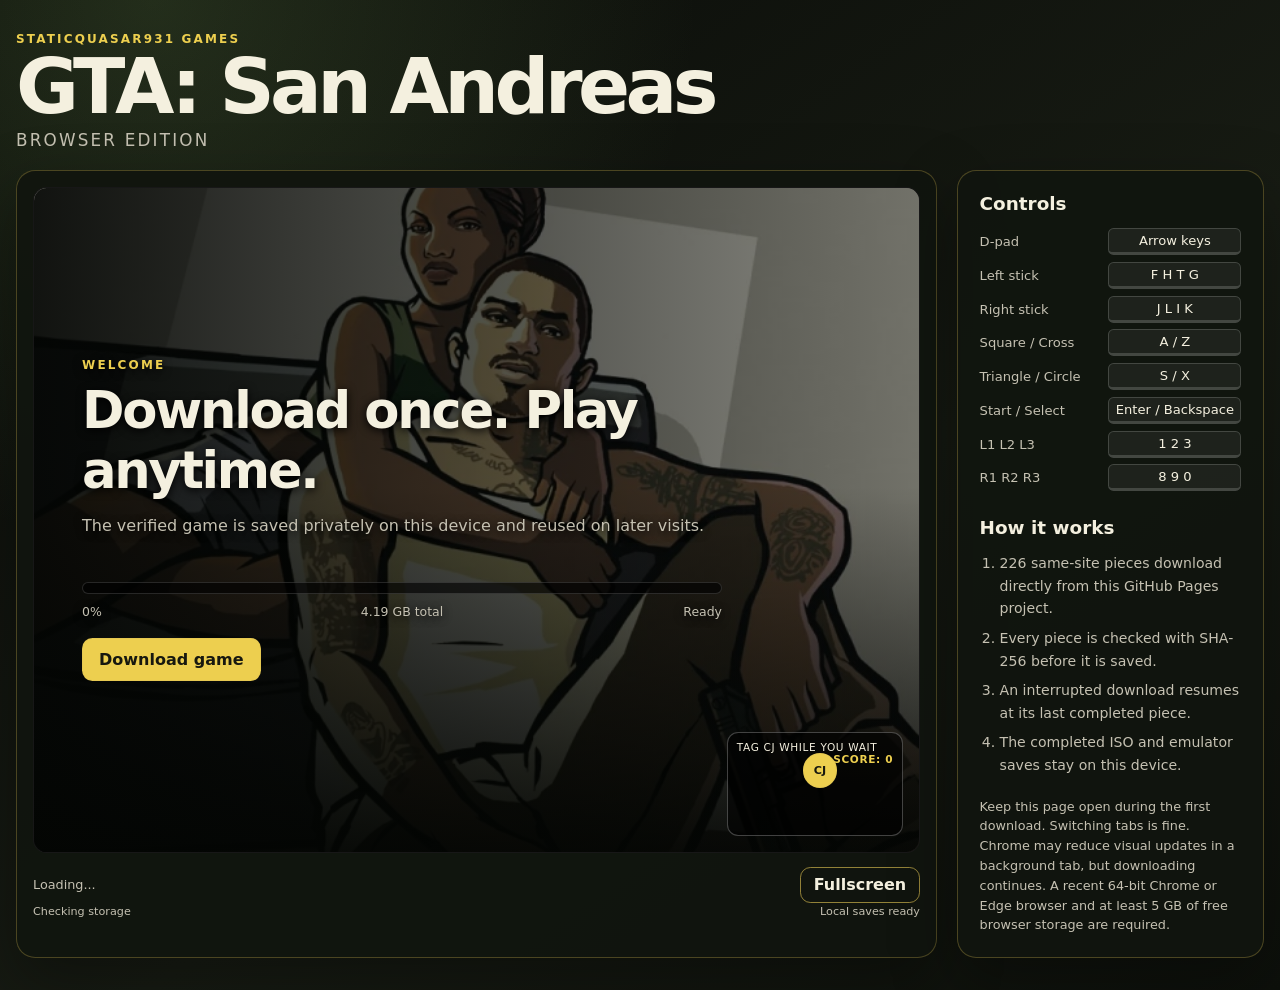
==== commit c3e0aff9: "3.7" ====
--- a/index.html
+++ b/index.html
@@ -6,17 +6,17 @@
   <meta name="theme-color" content="#0d100b">
   <meta name="description" content="Play GTA: San Andreas in a browser with a verified, locally cached disc image.">
   <title>GTA: San Andreas Browser Edition</title>
-  <link rel="stylesheet" href="main.css?v=30">
-  <link rel="stylesheet" href="app.css?v=30">
+  <link rel="stylesheet" href="main.css?v=31">
+  <link rel="stylesheet" href="app.css?v=31">
   <script>
     (async function () {
       if (!("serviceWorker" in navigator)) return;
       try {
-        const registration = await navigator.serviceWorker.register("./coi-serviceworker.js?v=30");
+        const registration = await navigator.serviceWorker.register("./coi-serviceworker.js?v=31");
         await registration.update();
         await navigator.serviceWorker.ready;
-        if (sessionStorage.getItem("coi-loader-version") !== "30") {
-          sessionStorage.setItem("coi-loader-version", "30");
+        if (sessionStorage.getItem("coi-loader-version") !== "31") {
+          sessionStorage.setItem("coi-loader-version", "31");
           location.reload();
           return;
         }
@@ -103,7 +103,7 @@
   </main>
 
   <noscript>This player requires JavaScript.</noscript>
-  <script src="main.js?v=30"></script>
-  <script src="app.js?v=30"></script>
+  <script src="main.js?v=31"></script>
+  <script src="app.js?v=31"></script>
 </body>
 </html>
--- a/main.css
+++ b/main.css
@@ -1,2 +1 @@
-body{-webkit-font-smoothing:antialiased;-moz-osx-font-smoothing:grayscale;font-family:-apple-system,BlinkMacSystemFont,Segoe UI,Roboto,Oxygen,Ubuntu,Cantarell,Fira Sans,Droid Sans,Helvetica Neue,sans-serif;margin:0}code{font-family:source-code-pro,Menlo,Monaco,Consolas,Courier New,monospace}.App{text-align:center}.App-logo{height:40vmin;pointer-events:none}@media (prefers-reduced-motion:no-preference){.App-logo{animation:App-logo-spin 20s linear infinite}}.App-header{align-items:center;background-color:#282c34;color:#fff;display:flex;flex-direction:column;font-size:calc(10px + 2vmin);justify-content:center;min-height:100vh}.App-link{color:#61dafb}@keyframes App-logo-spin{0%{transform:rotate(0deg)}to{transform:rotate(1turn)}}span.version{bottom:0;color:#a9a9a9;font-size:smaller;left:0;position:absolute}span.stats{float:right}canvas{aspect-ratio:4/3;width:100%}.global-row{display:flex}.global-column{flex:50% 1;margin:20px}.controls-row{display:flex}.controls-column{flex:50% 1}table,td,th{border:1px solid #000;border-collapse:collapse}
-/*# sourceMappingURL=main.5a525eca.css.map*/+body{-webkit-font-smoothing:antialiased;-moz-osx-font-smoothing:grayscale;font-family:-apple-system,BlinkMacSystemFont,Segoe UI,Roboto,Oxygen,Ubuntu,Cantarell,Fira Sans,Droid Sans,Helvetica Neue,sans-serif;margin:0}code{font-family:source-code-pro,Menlo,Monaco,Consolas,Courier New,monospace}.App{text-align:center}.App-logo{height:40vmin;pointer-events:none}@media (prefers-reduced-motion:no-preference){.App-logo{animation:App-logo-spin 20s linear infinite}}.App-header{align-items:center;background-color:#282c34;color:#fff;display:flex;flex-direction:column;font-size:calc(10px + 2vmin);justify-content:center;min-height:100vh}.App-link{color:#61dafb}@keyframes App-logo-spin{0%{transform:rotate(0deg)}to{transform:rotate(1turn)}}span.version{bottom:0;color:#a9a9a9;font-size:smaller;left:0;position:absolute}span.stats{float:right}canvas{aspect-ratio:4/3;width:100%}.global-row{display:flex}.global-column{flex:50% 1;margin:20px}.controls-row{display:flex}.controls-column{flex:50% 1}table,td,th{border:1px solid #000;border-collapse:collapse}
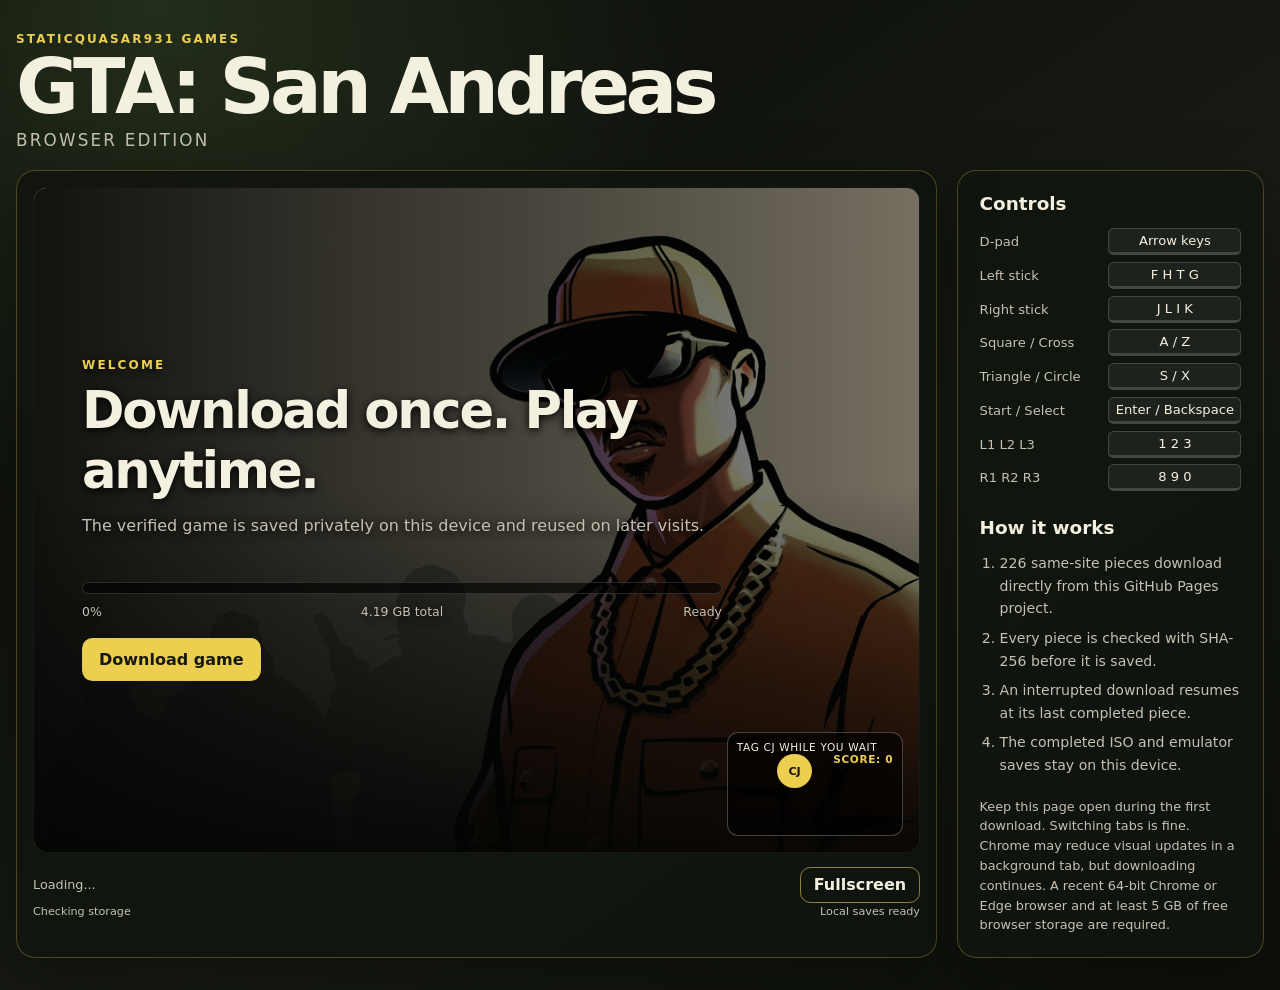
==== commit 71b51d91: "7.8" ====
--- a/index.html
+++ b/index.html
@@ -6,17 +6,17 @@
   <meta name="theme-color" content="#0d100b">
   <meta name="description" content="Play GTA: San Andreas in a browser with a verified, locally cached disc image.">
   <title>GTA: San Andreas Browser Edition</title>
-  <link rel="stylesheet" href="main.css?v=31">
-  <link rel="stylesheet" href="app.css?v=31">
+  <link rel="stylesheet" href="main.css?v=32">
+  <link rel="stylesheet" href="app.css?v=32">
   <script>
     (async function () {
       if (!("serviceWorker" in navigator)) return;
       try {
-        const registration = await navigator.serviceWorker.register("./coi-serviceworker.js?v=31");
+        const registration = await navigator.serviceWorker.register("./coi-serviceworker.js?v=32");
         await registration.update();
         await navigator.serviceWorker.ready;
-        if (sessionStorage.getItem("coi-loader-version") !== "31") {
-          sessionStorage.setItem("coi-loader-version", "31");
+        if (sessionStorage.getItem("coi-loader-version") !== "32") {
+          sessionStorage.setItem("coi-loader-version", "32");
           location.reload();
           return;
         }
@@ -59,6 +59,7 @@
             </div>
             <button id="primary-button" type="button">Download game</button>
             <button id="retry-button" class="secondary" type="button" hidden>Try again</button>
+            <button id="copy-error-button" class="secondary" type="button" hidden>Copy diagnostics</button>
           </div>
           <div class="loader-game" aria-label="Loading screen mini game">
             <span>Tag CJ while you wait</span>
@@ -103,7 +104,7 @@
   </main>
 
   <noscript>This player requires JavaScript.</noscript>
-  <script src="main.js?v=31"></script>
-  <script src="app.js?v=31"></script>
+  <script src="main.js?v=32"></script>
+  <script src="app.js?v=32"></script>
 </body>
 </html>
